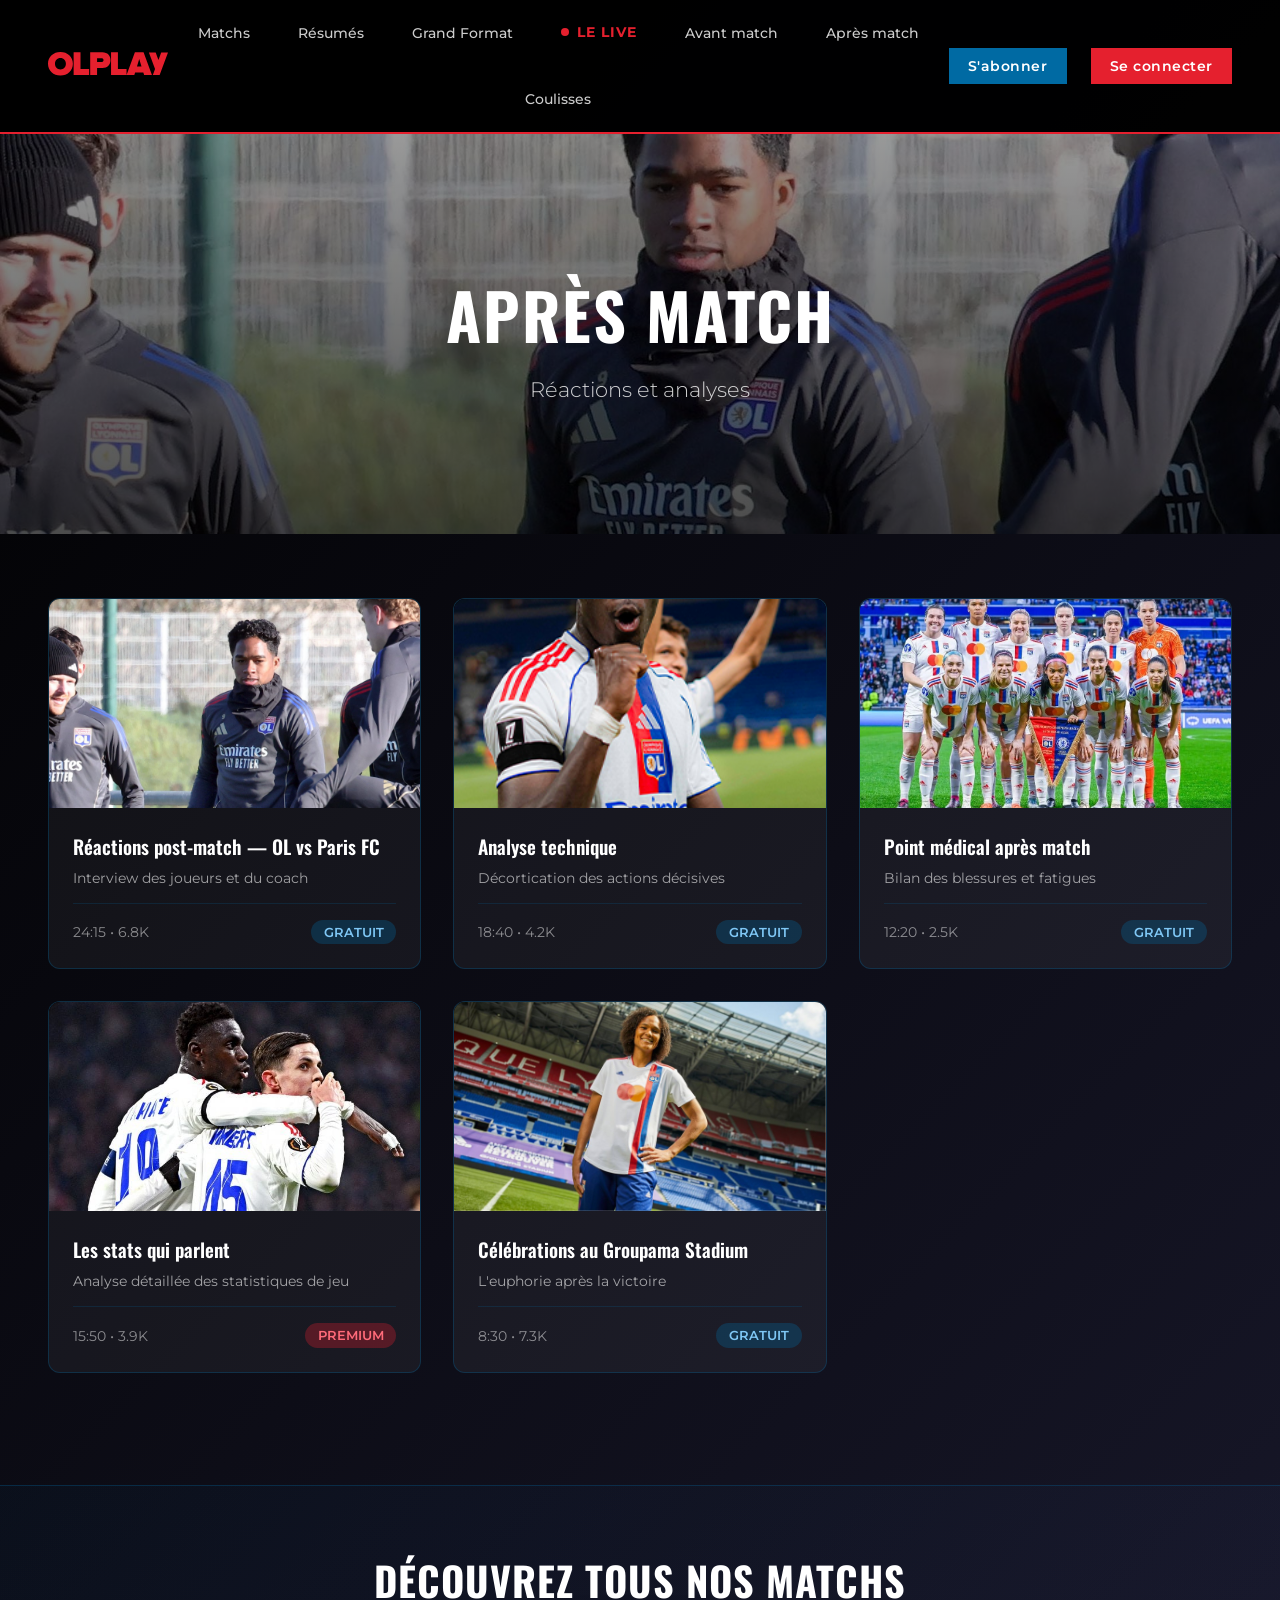
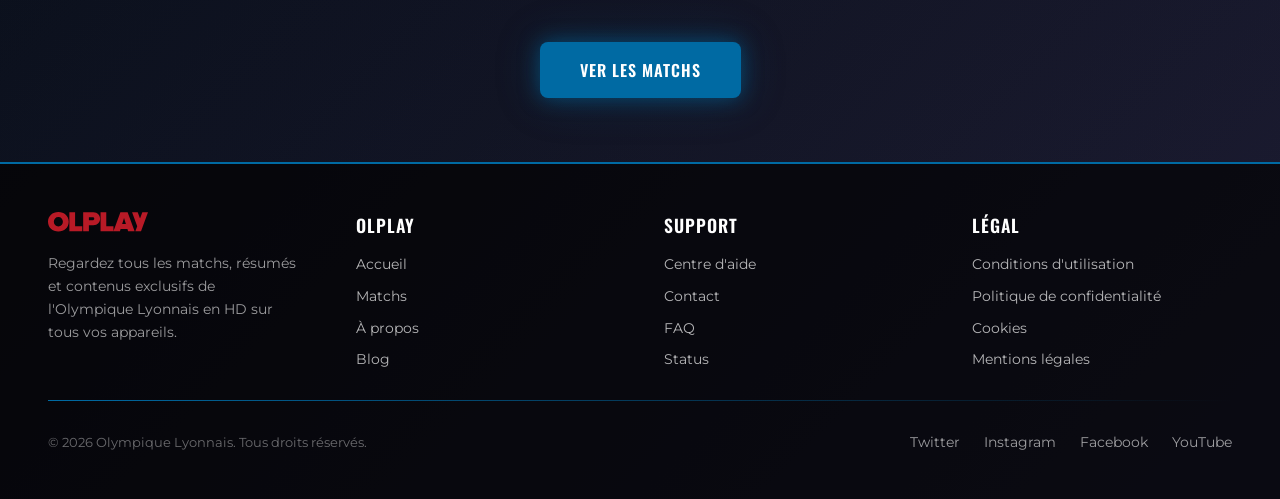
==== apres.html @ d13f76db "feat: Complete OLPLAY website implementation - Implement consistent footer design with responsive gr" ====
<!DOCTYPE html>
<html lang="fr">
<head>
    <meta charset="UTF-8">
    <meta name="viewport" content="width=device-width, initial-scale=1.0">
    <title>Après match - OLPLAY</title>
    <link rel="preconnect" href="https://fonts.googleapis.com">
    <link rel="preconnect" href="https://fonts.gstatic.com" crossorigin>
    <link href="https://fonts.googleapis.com/css2?family=Oswald:wght@400;500;600;700&family=Montserrat:wght@300;400;500;600;700&display=swap" rel="stylesheet">
    <link rel="stylesheet" href="css/variables.css">
    <link rel="stylesheet" href="css/common.css">
    <link rel="stylesheet" href="css/category.css">
</head>
<body>
    <nav class="navbar">
        <a href="main.html" class="nav-logo">
            <svg viewBox="0 0 4395.89 861.47" xmlns="http://www.w3.org/2000/svg">
                <path class="logo-path" fill="#E5202E" fill-rule="evenodd" d="m455.69,0C198.49,0,0,174.79,0,430.73s198.49,430.74,455.69,430.74,455.69-174.79,455.69-430.74S712.88,0,455.69,0Zm0,639.22c-121.12,0-199.75-92.4-199.75-208.49s78.63-208.48,199.75-208.48,199.75,92.39,199.75,208.48-78.63,208.49-199.75,208.49ZM4147.18,13.76l-101.31,274.92-101.35-274.92h-248.57l225.63,612-81.39,220.68h249.6L4395.89,13.76h-248.71Zm-3208.34-.06h252.17v613.07h315.9v219.67h-568.07V13.7Zm1051.15,0h-444.44v832.74h252.17v-262.16h192.27c194.78,0,299.62-129.85,299.62-284.66S2184.77,13.7,1989.99,13.7Zm-32.43,350.84h-159.84v-131.11h159.84c42.43,0,76.18,21.24,76.18,66.18s-33.69,64.93-76.18,64.93Zm920.11,478.44L3183.51,13.7h317.09l307.23,832.74h-285.9l-29.98-97.36h-299.63l-29.98,97.36h-852.67V13.7h252.17v613.01h315.83v216.28Zm464.42-582.08l-82.4,268.44h164.8l-82.4-268.44Z"/>
            </svg>
        </a>
        <button class="hamburger" aria-label="Menu">
            <span></span><span></span><span></span>
        </button>
        <div class="nav-menu">
            <ul class="nav-sections">
                <li class="nav-item"><a href="matchs.html">Matchs</a></li>
                <li class="nav-item"><a href="resumes.html">Résumés</a></li>
                <li class="nav-item"><a href="grandformat.html">Grand Format</a></li>
                <li class="nav-item nav-live-item"><a href="player.html" class="nav-live-link">LE LIVE</a></li>
                <li class="nav-item"><a href="avantmatch.html">Avant match</a></li>
                <li class="nav-item"><a href="apres.html">Après match</a></li>
                <li class="nav-item"><a href="coulisses.html">Coulisses</a></li>
            </ul>
            <div class="nav-right">
                <button class="nav-subscribe">S'abonner</button>
                <button class="nav-signin">Se connecter</button>
            </div>
        </div>
    </nav>

    <!-- Hero Section -->
    <div class="category-hero">
        <div class="hero-content">
            <h1>Après match</h1>
            <p>Réactions et analyses</p>
        </div>
        <div class="hero-background">
            <img src="images/Endrick.jpg" alt="Après match" class="hero-img">
            <div class="hero-overlay"></div>
        </div>
    </div>

    <!-- Content Section -->
    <div class="content-wrapper">
        <div class="category-grid" id="contentGrid">
            <!-- Videos will be rendered here by JavaScript -->
        </div>
    </div>

    <!-- CTA Section -->
    <div class="cta-section">
        <h2>Découvrez tous nos matchs</h2>
        <a href="matchs.html" class="btn-primary">VER LES MATCHS</a>
    </div>

    <!-- ── Footer ─────────────────────────────────────────────── -->
    <footer>
        <div class="footer-wrapper">
            <div class="footer-grid">
                <!-- Logo & Description -->
                <div class="footer-col footer-logo-section">
                    <div class="footer-logo">
                        <svg viewBox="0 0 4395.89 861.47" xmlns="http://www.w3.org/2000/svg">
                            <path fill="#E5202E" fill-rule="evenodd" d="m455.69,0C198.49,0,0,174.79,0,430.73s198.49,430.74,455.69,430.74,455.69-174.79,455.69-430.74S712.88,0,455.69,0Zm0,639.22c-121.12,0-199.75-92.4-199.75-208.49s78.63-208.48,199.75-208.48,199.75,92.39,199.75,208.48-78.63,208.49-199.75,208.49ZM4147.18,13.76l-101.31,274.92-101.35-274.92h-248.57l225.63,612-81.39,220.68h249.6L4395.89,13.76h-248.71Zm-3208.34-.06h252.17v613.07h315.9v219.67h-568.07V13.7Zm1051.15,0h-444.44v832.74h252.17v-262.16h192.27c194.78,0,299.62-129.85,299.62-284.66S2184.77,13.7,1989.99,13.7Zm-32.43,350.84h-159.84v-131.11h159.84c42.43,0,76.18,21.24,76.18,66.18s-33.69,64.93-76.18,64.93Zm920.11,478.44L3183.51,13.7h317.09l307.23,832.74h-285.9l-29.98-97.36h-299.63l-29.98,97.36h-852.67V13.7h252.17v613.01h315.83v216.28Zm464.42-582.08l-82.4,268.44h164.8l-82.4-268.44Z"/>
                        </svg>
                    </div>
                    <p class="footer-desc">Regardez tous les matchs, résumés et contenus exclusifs de l'Olympique Lyonnais en HD sur tous vos appareils.</p>
                </div>

                <!-- OLPLAY Links -->
                <div class="footer-col">
                    <h4>OLPLAY</h4>
                    <ul>
                        <li><a href="main.html">Accueil</a></li>
                        <li><a href="matchs.html">Matchs</a></li>
                        <li><a href="#">À propos</a></li>
                        <li><a href="#">Blog</a></li>
                    </ul>
                </div>

                <!-- Support Links -->
                <div class="footer-col">
                    <h4>Support</h4>
                    <ul>
                        <li><a href="#">Centre d'aide</a></li>
                        <li><a href="#">Contact</a></li>
                        <li><a href="#">FAQ</a></li>
                        <li><a href="#">Status</a></li>
                    </ul>
                </div>

                <!-- Legal Links -->
                <div class="footer-col">
                    <h4>Légal</h4>
                    <ul>
                        <li><a href="#">Conditions d'utilisation</a></li>
                        <li><a href="#">Politique de confidentialité</a></li>
                        <li><a href="#">Cookies</a></li>
                        <li><a href="#">Mentions légales</a></li>
                    </ul>
                </div>
            </div>

            <div class="footer-divider"></div>

            <div class="footer-bottom">
                <div class="footer-copy">© 2026 Olympique Lyonnais. Tous droits réservés.</div>
                <div class="footer-socials">
                    <a href="#" class="footer-social-link">Twitter</a>
                    <a href="#" class="footer-social-link">Instagram</a>
                    <a href="#" class="footer-social-link">Facebook</a>
                    <a href="#" class="footer-social-link">YouTube</a>
                </div>
            </div>
        </div>
    </footer>

    <script src="js/config.js"></script>
    <script src="js/components/navbar.js"></script>
    <script src="js/category.js"></script>
    <script src="js/cursor.js"></script>
</body>
</html>
---- css/variables.css ----
/* =====================================================================
   OLPLAY — CSS Variables
   Variables globales partagées par toutes les pages
   ===================================================================== */

:root {
    /* ── Brand Colors ────────────────────────────────────────── */
    --color-primary:   #006AA3;  /* Medium blue - cards, borders, glows */
    --color-secondary: #3C438A;  /* Indigo/purple - gradients */
    --color-red:       #E5202E;  /* OL red - navbar, active states, CTAs */
    --color-white:     #ffffff;
    --color-black:     #000000;

    /* ── Typography ──────────────────────────────────────────── */
    --font-primary:   'Montserrat', sans-serif;
    --font-secondary: 'Oswald', sans-serif;

    /* ── Breakpoints ─────────────────────────────────────────── */
    --breakpoint-mobile: 768px;
    --breakpoint-tablet: 900px;

    /* ── Transitions ─────────────────────────────────────────── */
    --transition-fast:   0.25s ease;
    --transition-normal: 0.3s ease;
    --transition-slow:   0.5s ease;

    /* ── Shadows ─────────────────────────────────────────────── */
    --shadow-blue-sm:  0 0 10px rgba(0, 106, 163, 0.25);
    --shadow-blue-md:  0 0 20px rgba(0, 106, 163, 0.55), 0 0 45px rgba(0, 106, 163, 0.25);
    --shadow-blue-lg:  0 8px 32px rgba(0, 106, 163, 0.45);
    --shadow-red-sm:   0 0 14px rgba(229, 32, 46, 0.4);
    --shadow-red-md:   0 0 20px rgba(229, 32, 46, 0.55), 0 0 45px rgba(229, 32, 46, 0.25);
}

/* ─── Reset ──────────────────────────────────────────────────── */
* {
    margin: 0;
    padding: 0;
    box-sizing: border-box;
}
---- css/common.css ----
/* =====================================================================
   OLPLAY — Common Styles
   Styles réutilisables : navbar, footer, animations globales
   ===================================================================== */

/* ─── Global Animations ──────────────────────────────────────── */
@keyframes slideDown {
    from { transform: translateY(-100%); opacity: 0; }
    to   { transform: translateY(0);     opacity: 1; }
}

@keyframes fadeIn {
    from { opacity: 0; }
    to   { opacity: 1; }
}

@keyframes slideInLeft {
    from { opacity: 0; transform: translateX(-30px); }
    to   { opacity: 1; transform: translateX(0);     }
}

@keyframes slideInRight {
    from { opacity: 0; transform: translateX(30px); }
    to   { opacity: 1; transform: translateX(0);    }
}

@keyframes livePulse {
    0%, 100% {
        opacity: 1;
        transform: scale(1);
        box-shadow: 0 0 0 0 rgba(229, 32, 46, 0.6);
    }
    50% {
        opacity: 0.7;
        transform: scale(1.3);
        box-shadow: 0 0 0 4px rgba(229, 32, 46, 0);
    }
}

@keyframes playerFadeIn {
    from { opacity: 0; transform: translateY(20px) scale(0.9); }
    to   { opacity: 1; transform: translateY(0)    scale(1);   }
}

/* ─── Base Body ──────────────────────────────────────────────── */
body {
    margin: 0;
    padding: 0;
    background: linear-gradient(135deg, #000000 0%, #1a1a2e 100%);
    color: var(--color-white);
    font-family: var(--font-primary);
    min-height: 100vh;
    display: flex;
    flex-direction: column;
    overflow: auto;
}

/* ─── Navbar ─────────────────────────────────────────────────── */
.navbar {
    display: flex;
    align-items: center;
    justify-content: space-between;
    padding: 1rem 3rem;
    background: rgba(0, 0, 0, 0.9);
    border-bottom: 2px solid var(--color-red);
    position: sticky;
    top: 0;
    z-index: 100;
    width: 100%;
    max-width: 100vw;
    animation: slideDown 0.5s ease-out;
}

.nav-logo {
    flex-shrink: 0;
    width: 120px;
    cursor: pointer;
}

.nav-logo svg {
    width: 100%;
    height: auto;
}

.nav-logo svg .logo-path {
    fill: var(--color-red);
}

.hamburger {
    display: none;
    flex-direction: column;
    gap: 5px;
    background: transparent;
    border: none;
    cursor: pointer;
    padding: 0.5rem;
    z-index: 101;
}

.hamburger span {
    width: 25px;
    height: 3px;
    background: var(--color-red);
    border-radius: 3px;
    transition: all var(--transition-normal);
}

.hamburger.active span:nth-child(1) {
    transform: rotate(45deg) translate(7px, 7px);
}

.hamburger.active span:nth-child(2) {
    opacity: 0;
}

.hamburger.active span:nth-child(3) {
    transform: rotate(-45deg) translate(7px, -7px);
}

.nav-menu {
    display: flex;
    flex: 1;
    align-items: center;
    justify-content: space-between;
}

.nav-sections {
    display: flex;
    list-style: none;
    gap: 2rem;
    margin: 0;
    padding: 0;
    flex-wrap: wrap;
    justify-content: center;
    flex: 1;
}

.nav-item a {
    color: rgba(255, 255, 255, 0.8);
    text-decoration: none;
    font-size: 0.9rem;
    font-weight: 500;
    display: block;
    padding: 0.5rem;
    white-space: nowrap;
    transition: color var(--transition-normal), transform var(--transition-normal);
}

.nav-item a:hover {
    color: var(--color-red);
    transform: translateY(-2px);
}

.nav-live-link {
    color: var(--color-red) !important;
    font-weight: 700 !important;
    font-size: 0.85rem !important;
    display: flex !important;
    align-items: center;
    gap: 0.5rem;
    letter-spacing: 1px;
}

.nav-live-link::before {
    content: '';
    width: 8px;
    height: 8px;
    background: var(--color-red);
    border-radius: 50%;
    display: inline-block;
    flex-shrink: 0;
    animation: livePulse 1.5s ease-in-out infinite;
}

.nav-live-link:hover {
    color: #ff3344 !important;
    transform: translateY(-2px);
}

.nav-right {
    display: flex;
    gap: 1.5rem;
    align-items: center;
    flex-shrink: 0;
}

.nav-subscribe {
    background: var(--color-primary);
    color: white;
    border: none;
    padding: 0.6rem 1.2rem;
    font-family: var(--font-primary);
    font-weight: 600;
    font-size: 0.85rem;
    letter-spacing: 0.5px;
    cursor: pointer;
    transition: background var(--transition-normal),
                transform var(--transition-normal),
                box-shadow var(--transition-normal);
}

.nav-subscribe:hover {
    background: #0085cc;
    transform: scale(1.05);
    box-shadow: var(--shadow-blue-sm);
}

.nav-signin {
    background-color: var(--color-red);
    background: var(--color-red);
    color: white;
    border: none;
    padding: 0.6rem 1.2rem;
    font-family: var(--font-primary);
    font-weight: 600;
    font-size: 0.85rem;
    letter-spacing: 0.5px;
    cursor: pointer;
    transition: background var(--transition-normal),
                transform var(--transition-normal),
                box-shadow var(--transition-normal);
}

.nav-signin:hover {
    background-color: #ff3344;
    background: #ff3344;
    transform: scale(1.05);
    box-shadow: var(--shadow-red-sm);
}

/* ─── Footer ─────────────────────────────────────────────────── */
footer {
    background: rgba(0, 0, 0, 0.6);
    border-top: 2px solid var(--color-primary);
    padding: 3rem 3rem;
    margin-top: auto;
}

.footer-wrapper {
    max-width: 1400px;
    margin: 0 auto;
}

.footer-grid {
    display: grid;
    grid-template-columns: repeat(auto-fit, minmax(200px, 1fr));
    gap: 3rem;
    margin-bottom: 2rem;
}

.footer-col {
    display: flex;
    flex-direction: column;
    gap: 1rem;
}

.footer-col h4 {
    font-family: var(--font-secondary);
    font-size: 1.1rem;
    font-weight: 600;
    color: var(--color-white);
    text-transform: uppercase;
    letter-spacing: 1px;
    margin: 0;
}

.footer-col ul {
    list-style: none;
    padding: 0;
    margin: 0;
    display: flex;
    flex-direction: column;
    gap: 0.8rem;
}

.footer-col a {
    color: rgba(255, 255, 255, 0.7);
    text-decoration: none;
    font-size: 0.9rem;
    transition: color var(--transition-normal);
}

.footer-col a:hover {
    color: var(--color-primary);
}

.footer-logo-section {
    display: flex;
    flex-direction: column;
    gap: 1rem;
    align-items: flex-start;
}

.footer-logo {
    width: 100px;
    opacity: 0.8;
}

.footer-logo svg {
    width: 100%;
    height: auto;
}

.footer-desc {
    font-size: 0.9rem;
    color: rgba(255, 255, 255, 0.6);
    line-height: 1.6;
    max-width: 250px;
}

.footer-divider {
    height: 1px;
    background: linear-gradient(to right, var(--color-primary), transparent);
    margin: 2rem 0;
}

.footer-bottom {
    display: flex;
    justify-content: space-between;
    align-items: center;
    flex-wrap: wrap;
    gap: 2rem;
}

.footer-copy {
    font-size: 0.8rem;
    color: rgba(255, 255, 255, 0.4);
}

.footer-socials {
    display: flex;
    gap: 1.5rem;
}

.footer-social-link {
    color: rgba(255, 255, 255, 0.6);
    text-decoration: none;
    font-size: 0.9rem;
    transition: color var(--transition-normal);
}

.footer-social-link:hover {
    color: var(--color-red);
}

/* ─── Responsive (≤ 768px) ───────────────────────────────────── */
@media (max-width: 768px) {
    .navbar {
        padding: 0.75rem 1rem;
    }

    .nav-logo {
        width: 80px;
    }

    .hamburger {
        display: flex;
    }

    .nav-menu {
        position: fixed;
        top: 60px;
        left: 0;
        right: 0;
        background: rgba(0, 0, 0, 0.98);
        flex-direction: column;
        align-items: stretch;
        padding: 0;
        max-height: 0;
        overflow: hidden;
        transition: max-height 0.4s ease, padding 0.4s ease;
        border-bottom: 0 solid var(--color-red);
    }

    .nav-menu.active {
        max-height: calc(100vh - 72px);
        padding: 1.5rem 1rem;
        border-bottom: 2px solid var(--color-red);
        overflow-y: auto;
    }

    .nav-sections {
        flex-direction: column;
        gap: 0;
        margin: 0 0 1.5rem;
        width: 100%;
    }

    .nav-item {
        width: 100%;
        border-bottom: 1px solid rgba(229, 32, 46, 0.2);
    }

    .nav-item:last-child {
        border-bottom: none;
    }

    .nav-item a {
        font-size: 1rem;
        padding: 1rem;
        width: 100%;
    }

    .nav-right {
        flex-direction: column;
        gap: 1rem;
        width: 100%;
    }

    .nav-subscribe,
    .nav-signin {
        width: 100%;
        padding: 0.8rem 1.2rem;
        font-size: 0.9rem;
    }

    footer {
        padding: 1.5rem;
        border-top: 2px solid var(--color-primary);
    }

    .footer-grid {
        grid-template-columns: repeat(2, 1fr);
        gap: 1.5rem;
        margin-bottom: 1.5rem;
    }

    .footer-bottom {
        flex-direction: column;
        text-align: center;
        gap: 1rem;
    }

    .footer-socials {
        justify-content: center;
        flex-wrap: wrap;
    }
}

/* ─── Responsive (≤ 480px) ───────────────────────────────────── */
@media (max-width: 480px) {
    footer {
        padding: 1rem;
    }

    .footer-grid {
        grid-template-columns: 1fr;
        gap: 1rem;
        margin-bottom: 1rem;
    }

    .footer-col h4 {
        font-size: 0.9rem;
        margin-bottom: 0.5rem;
    }

    .footer-col ul {
        gap: 0.5rem;
    }

    .footer-col a {
        font-size: 0.8rem;
    }

    .footer-logo {
        width: 80px;
    }

    .footer-desc {
        font-size: 0.8rem;
        max-width: 100%;
    }

    .footer-divider {
        margin: 1rem 0;
    }

    .footer-copy {
        font-size: 0.7rem;
    }

    .footer-social-link {
        font-size: 0.8rem;
    }
}
---- css/category.css ----
/* =====================================================================
   OLPLAY — Category Pages Styles
   Styles pour les pages de catégories (Résumés, Grand Format, etc.)
   ===================================================================== */

/* ─── Hero Section ───────────────────────────────────────────── */
.category-hero {
    position: relative;
    width: 100%;
    height: 400px;
    display: flex;
    align-items: center;
    justify-content: center;
    overflow: hidden;
    margin-top: 0;
}

.hero-background {
    position: absolute;
    top: 0;
    left: 0;
    width: 100%;
    height: 100%;
    z-index: 0;
}

.hero-img {
    width: 100%;
    height: 100%;
    object-fit: cover;
}

.hero-overlay {
    position: absolute;
    top: 0;
    left: 0;
    width: 100%;
    height: 100%;
    background: linear-gradient(180deg, rgba(0, 0, 0, 0.4) 0%, rgba(0, 0, 0, 0.7) 100%);
    z-index: 1;
}

.hero-content {
    position: relative;
    z-index: 2;
    text-align: center;
    animation: slideInRight 0.6s ease-out;
}

.hero-content h1 {
    font-family: var(--font-secondary);
    font-size: 4rem;
    font-weight: 700;
    color: var(--color-white);
    margin: 0 0 1rem 0;
    text-transform: uppercase;
    letter-spacing: 2px;
}

.hero-content p {
    font-family: var(--font-primary);
    font-size: 1.3rem;
    color: rgba(255, 255, 255, 0.8);
    margin: 0;
    font-weight: 300;
}

/* ─── Content Wrapper ────────────────────────────────────────── */
.content-wrapper {
    padding: 4rem 3rem;
    max-width: 1400px;
    margin: 0 auto;
    width: 100%;
}

/* ─── Category Grid ──────────────────────────────────────────── */
.category-grid {
    display: grid;
    grid-template-columns: repeat(auto-fill, minmax(280px, 1fr));
    gap: 2rem;
    margin-bottom: 3rem;
}

.video-card {
    display: flex;
    flex-direction: column;
    background: rgba(255, 255, 255, 0.05);
    border: 1px solid rgba(0, 106, 163, 0.3);
    border-radius: 12px;
    overflow: hidden;
    cursor: pointer;
    transition: all var(--transition-normal);
    animation: slideInLeft 0.5s ease-out;
}

.video-card:hover {
    transform: translateY(-8px);
    border-color: var(--color-primary);
    box-shadow: var(--shadow-blue-md);
    background: rgba(255, 255, 255, 0.08);
}

.video-thumbnail {
    position: relative;
    width: 100%;
    padding-bottom: 56.25%;
    overflow: hidden;
    background: #000;
    background-size: cover;
    background-position: center;
}

.video-thumbnail img {
    position: absolute;
    top: 0;
    left: 0;
    width: 100%;
    height: 100%;
    object-fit: cover;
    transition: transform var(--transition-normal);
}

.video-card:hover .video-thumbnail img {
    transform: scale(1.05);
}

.play-icon {
    position: absolute;
    top: 50%;
    left: 50%;
    transform: translate(-50%, -50%);
    width: 60px;
    height: 60px;
    background: rgba(229, 32, 46, 0.9);
    border-radius: 50%;
    display: flex;
    align-items: center;
    justify-content: center;
    z-index: 2;
    opacity: 0;
    transition: opacity var(--transition-normal);
}

.play-icon svg {
    width: 24px;
    height: 24px;
    fill: white;
    margin-left: 3px;
}

.video-card:hover .play-icon {
    opacity: 1;
}

.video-info {
    padding: 1.5rem;
    flex: 1;
    display: flex;
    flex-direction: column;
}

.video-info h3 {
    font-family: var(--font-secondary);
    font-size: 1.2rem;
    font-weight: 600;
    color: var(--color-white);
    margin: 0 0 0.5rem 0;
}

.video-info p {
    font-size: 0.9rem;
    color: rgba(255, 255, 255, 0.6);
    margin: 0;
    flex: 1;
}

.video-meta {
    display: flex;
    justify-content: space-between;
    align-items: center;
    margin-top: 1rem;
    padding-top: 1rem;
    border-top: 1px solid rgba(0, 106, 163, 0.2);
    font-size: 0.85rem;
    color: rgba(255, 255, 255, 0.5);
}

.video-status {
    padding: 0.3rem 0.8rem;
    border-radius: 20px;
    font-size: 0.8rem;
    font-weight: 600;
}

.status-gratuit {
    background: rgba(0, 106, 163, 0.3);
    color: #7fc7f5;
}

.status-premium {
    background: rgba(229, 32, 46, 0.3);
    color: #ff6b7a;
}

/* ─── CTA Section ────────────────────────────────────────────── */
.cta-section {
    padding: 4rem 3rem;
    text-align: center;
    border-top: 1px solid rgba(0, 106, 163, 0.3);
    background: linear-gradient(135deg, rgba(0, 106, 163, 0.05) 0%, rgba(60, 67, 138, 0.05) 100%);
}

.cta-section h2 {
    font-family: var(--font-secondary);
    font-size: 2.5rem;
    font-weight: 700;
    color: var(--color-white);
    margin: 0 0 2rem 0;
    text-transform: uppercase;
    letter-spacing: 1px;
}

.btn-primary {
    display: inline-block;
    padding: 1rem 2.5rem;
    background: var(--color-primary);
    color: white;
    border: none;
    border-radius: 8px;
    font-family: var(--font-secondary);
    font-size: 1rem;
    font-weight: 600;
    cursor: pointer;
    text-decoration: none;
    transition: all var(--transition-normal);
    text-transform: uppercase;
    letter-spacing: 1px;
    box-shadow: var(--shadow-blue-md);
}

.btn-primary:hover {
    background: rgba(0, 106, 163, 0.85);
    transform: translateY(-2px);
    box-shadow: var(--shadow-blue-lg);
}

/* ─── Empty State ────────────────────────────────────────────── */
.empty-state {
    text-align: center;
    padding: 4rem 2rem;
    color: rgba(255, 255, 255, 0.6);
}

.empty-state p {
    font-size: 1.2rem;
    margin: 0;
}

/* ─── Responsive Design ──────────────────────────────────────── */
@media (max-width: 1100px) {
    .category-grid {
        grid-template-columns: repeat(auto-fill, minmax(240px, 1fr));
        gap: 1.5rem;
    }

    .hero-content h1 {
        font-size: 3rem;
    }
}

@media (max-width: 768px) {
    .category-hero {
        height: 300px;
    }

    .hero-content h1 {
        font-size: 2rem;
    }

    .hero-content p {
        font-size: 1rem;
    }

    .content-wrapper {
        padding: 2rem 1.5rem;
    }

    .category-grid {
        grid-template-columns: repeat(auto-fill, minmax(200px, 1fr));
        gap: 1rem;
    }

    .cta-section {
        padding: 2.5rem 1.5rem;
    }

    .cta-section h2 {
        font-size: 1.8rem;
    }

    .btn-primary {
        padding: 0.8rem 2rem;
        font-size: 0.9rem;
    }
}

@media (max-width: 480px) {
    .category-grid {
        grid-template-columns: 1fr;
    }

    .hero-content h1 {
        font-size: 1.5rem;
    }

    .video-info h3 {
        font-size: 1rem;
    }
}
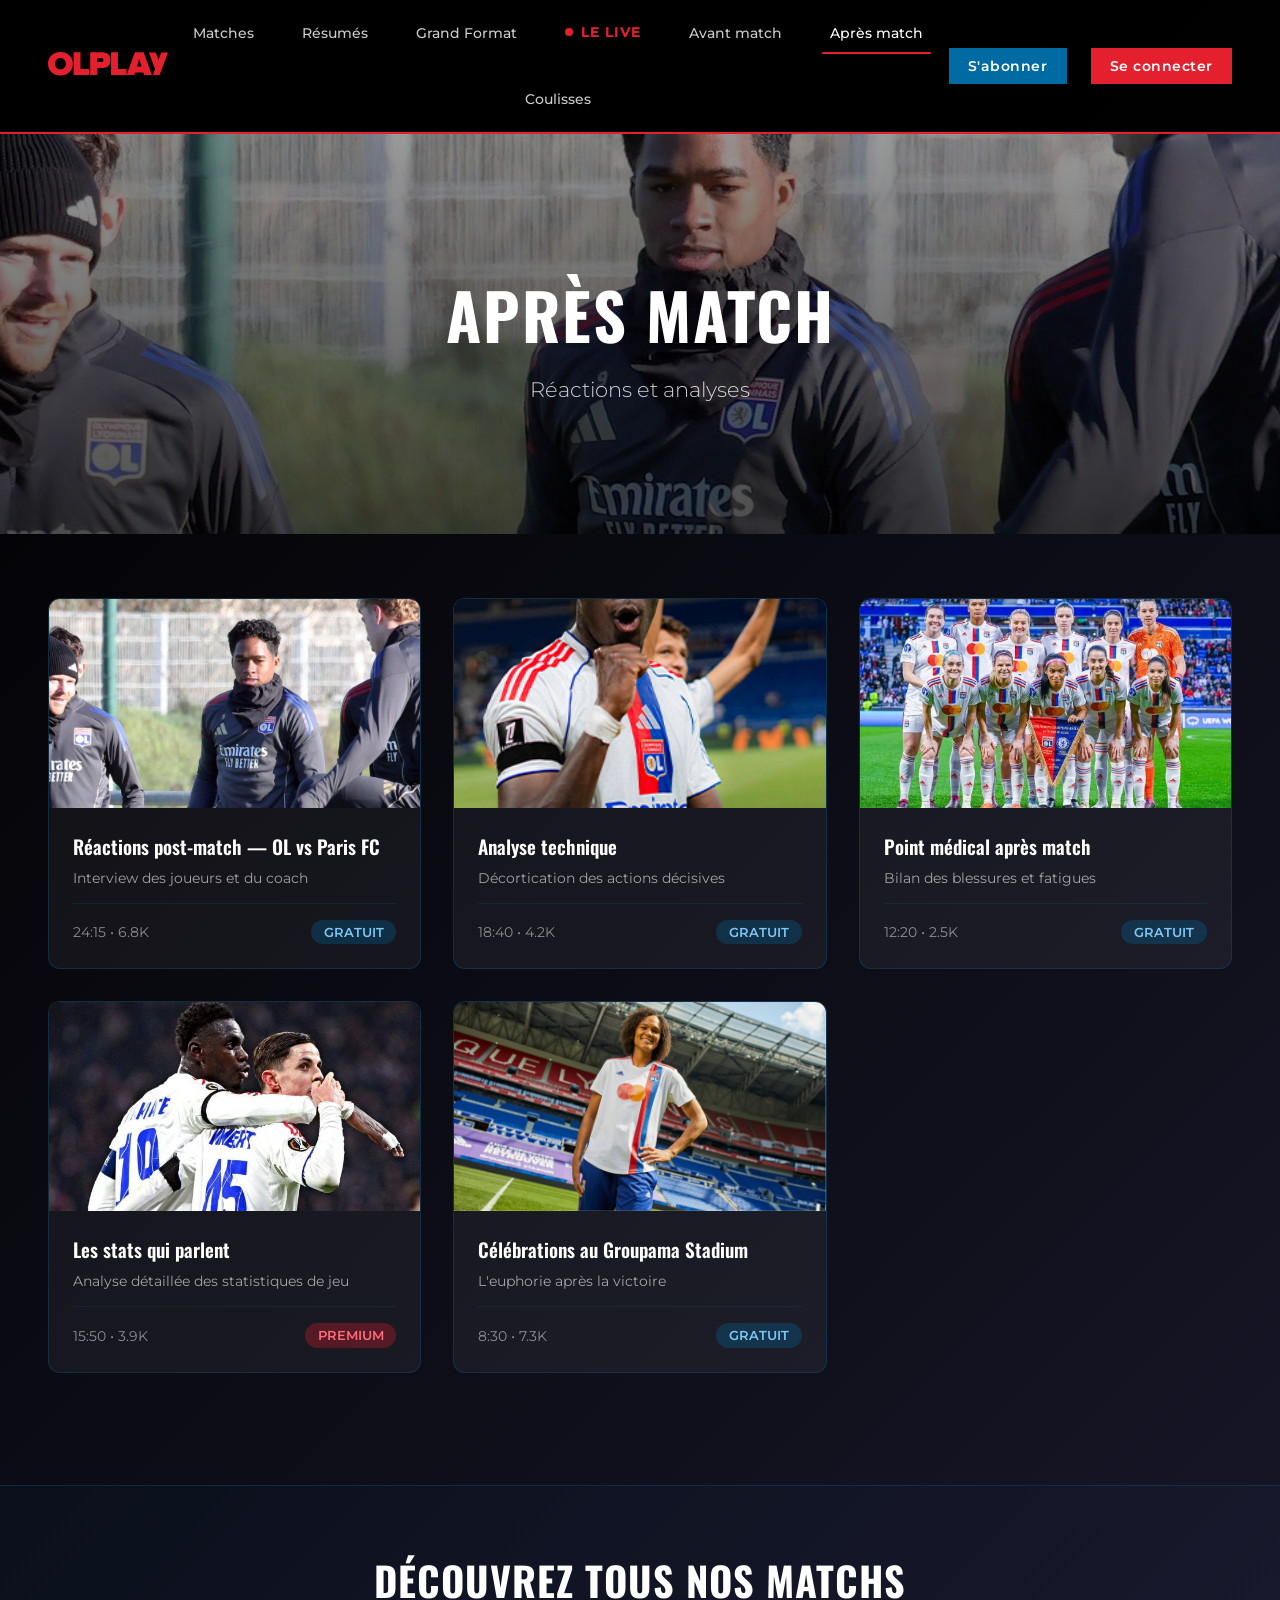
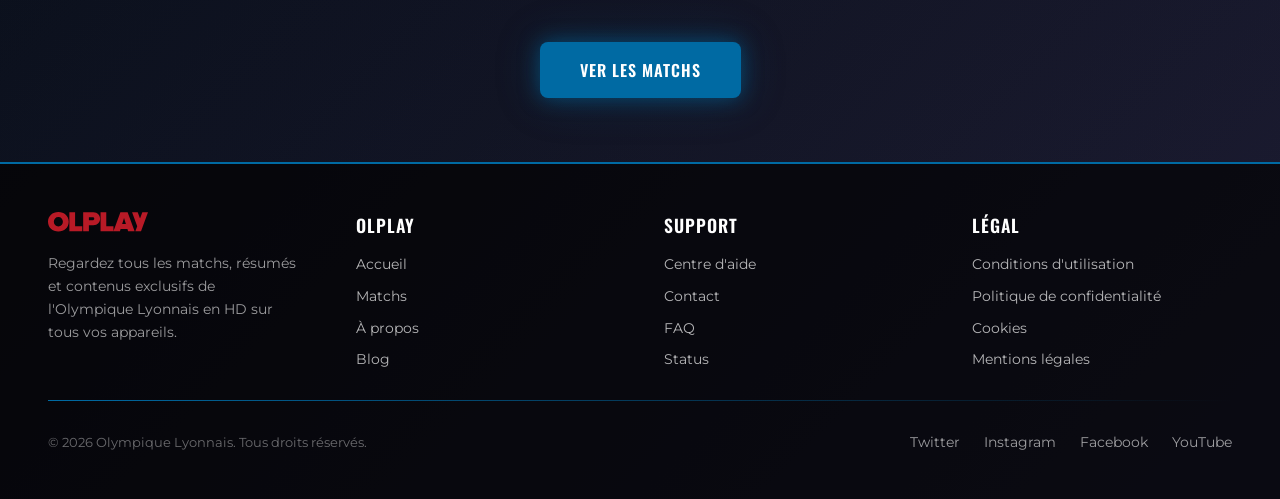
==== commit ddc3165b: "fix: navbar spelling, active page highlight, OL text selection, 404 page with footballer animation" ====
--- a/apres.html
+++ b/apres.html
@@ -23,7 +23,7 @@
         </button>
         <div class="nav-menu">
             <ul class="nav-sections">
-                <li class="nav-item"><a href="matchs.html">Matchs</a></li>
+                <li class="nav-item"><a href="matchs.html">Matches</a></li>
                 <li class="nav-item"><a href="resumes.html">Résumés</a></li>
                 <li class="nav-item"><a href="grandformat.html">Grand Format</a></li>
                 <li class="nav-item nav-live-item"><a href="player.html" class="nav-live-link">LE LIVE</a></li>
--- a/css/variables.css
+++ b/css/variables.css
@@ -38,3 +38,14 @@
     padding: 0;
     box-sizing: border-box;
 }
+
+/* ─── Text Selection (OL brand colors) ───────────────────────── */
+::selection {
+    background: var(--color-primary);
+    color: var(--color-white);
+}
+
+::-moz-selection {
+    background: var(--color-primary);
+    color: var(--color-white);
+}
--- a/css/common.css
+++ b/css/common.css
@@ -149,6 +149,22 @@
 .nav-item a:hover {
     color: var(--color-red);
     transform: translateY(-2px);
+}
+
+.nav-item.active a {
+    color: var(--color-white);
+    position: relative;
+}
+
+.nav-item.active a::after {
+    content: '';
+    position: absolute;
+    bottom: -4px;
+    left: 0;
+    width: 100%;
+    height: 2px;
+    background: var(--color-red);
+    border-radius: 1px;
 }
 
 .nav-live-link {
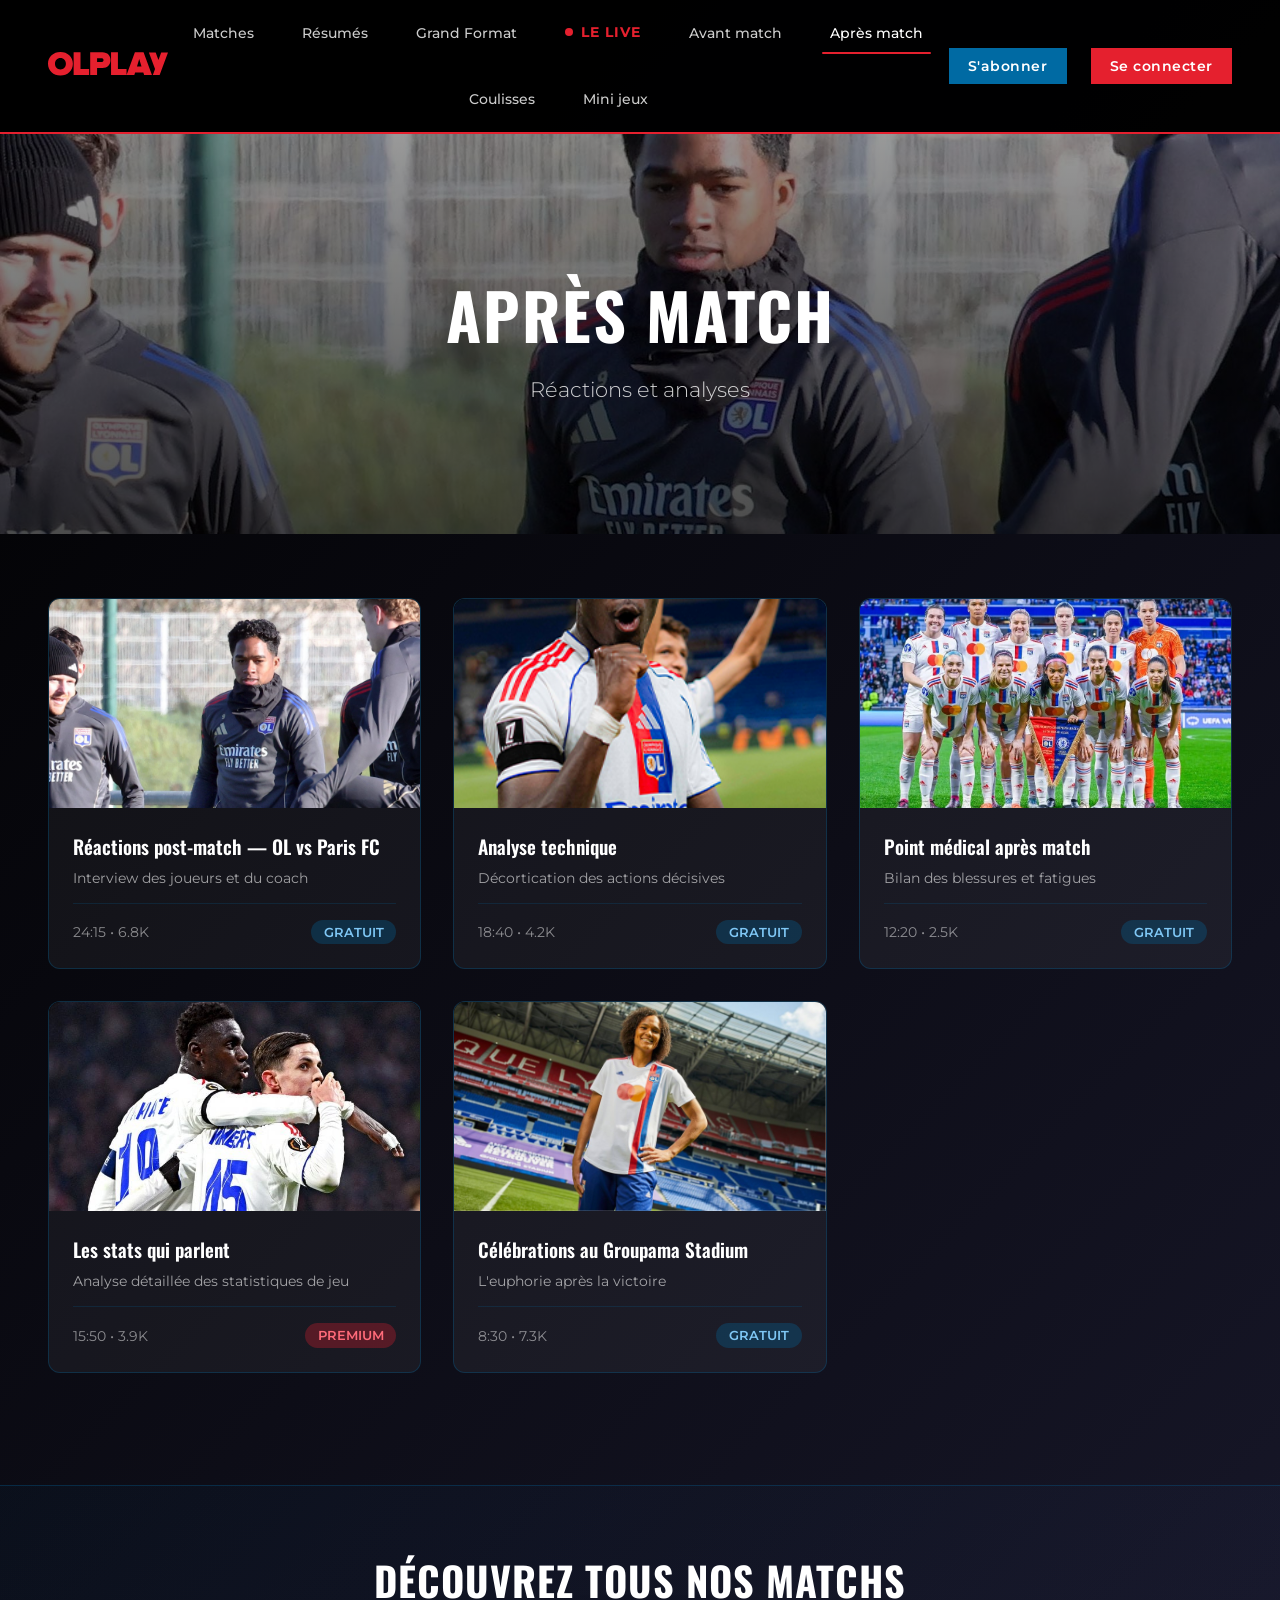
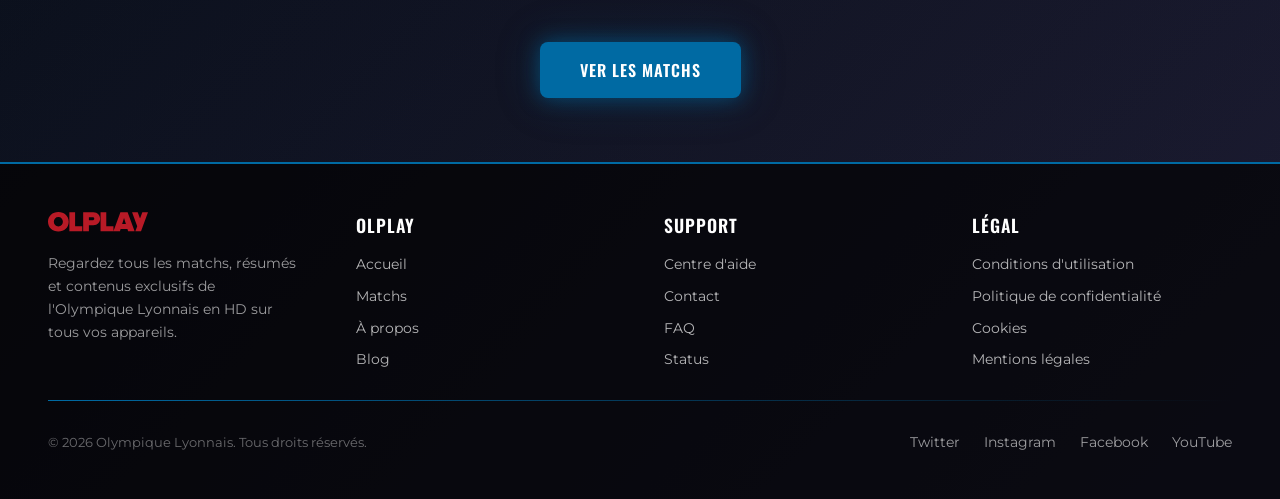
==== commit c898f159: "feat: add Mini jeux - OL Dream Team game (4-3-3 formation builder + Ligue 1 simulation)" ====
--- a/apres.html
+++ b/apres.html
@@ -30,6 +30,7 @@
                 <li class="nav-item"><a href="avantmatch.html">Avant match</a></li>
                 <li class="nav-item"><a href="apres.html">Après match</a></li>
                 <li class="nav-item"><a href="coulisses.html">Coulisses</a></li>
+                <li class="nav-item"><a href="minijeux.html">Mini jeux</a></li>
             </ul>
             <div class="nav-right">
                 <button class="nav-subscribe">S'abonner</button>
--- a/css/variables.css
+++ b/css/variables.css
@@ -42,10 +42,10 @@
 /* ─── Text Selection (OL brand colors) ───────────────────────── */
 ::selection {
     background: var(--color-primary);
-    color: var(--color-white);
+    color: var(--color-red);
 }
 
 ::-moz-selection {
     background: var(--color-primary);
-    color: var(--color-white);
+    color: var(--color-red);
 }
